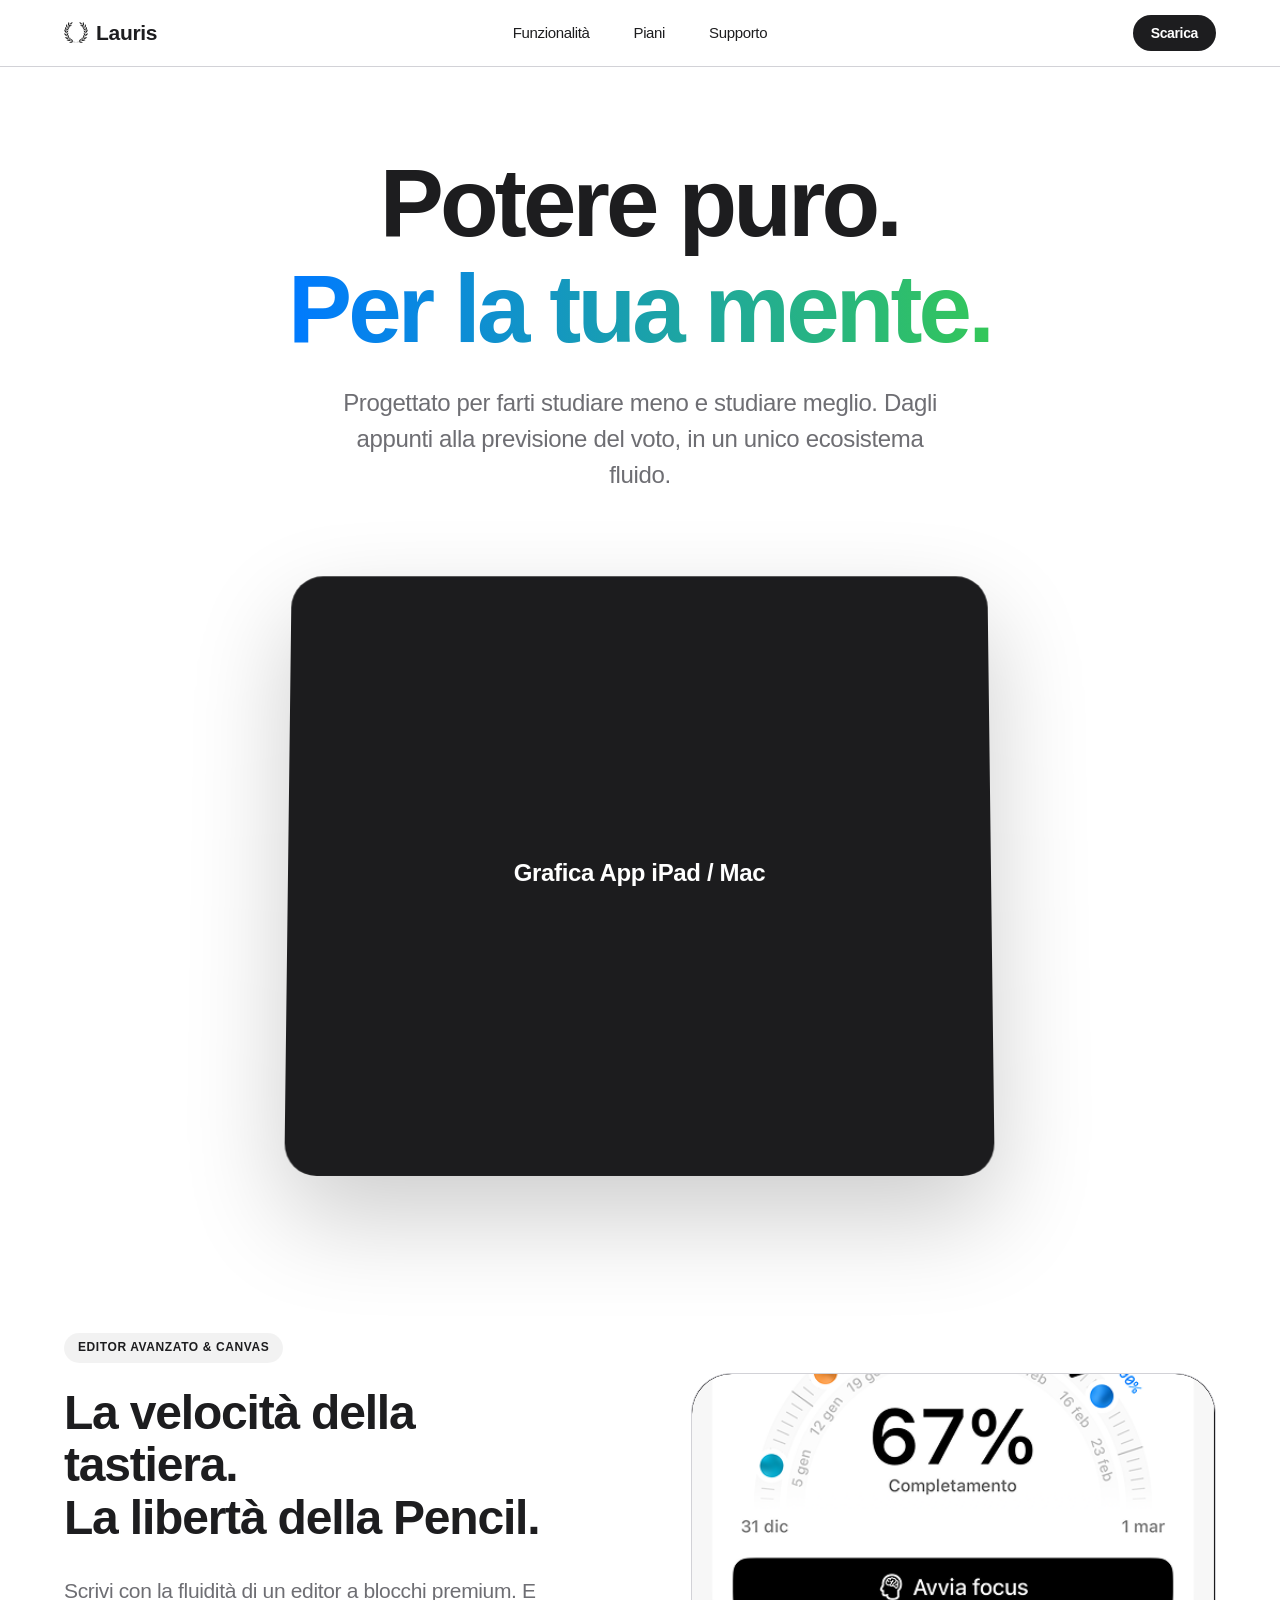
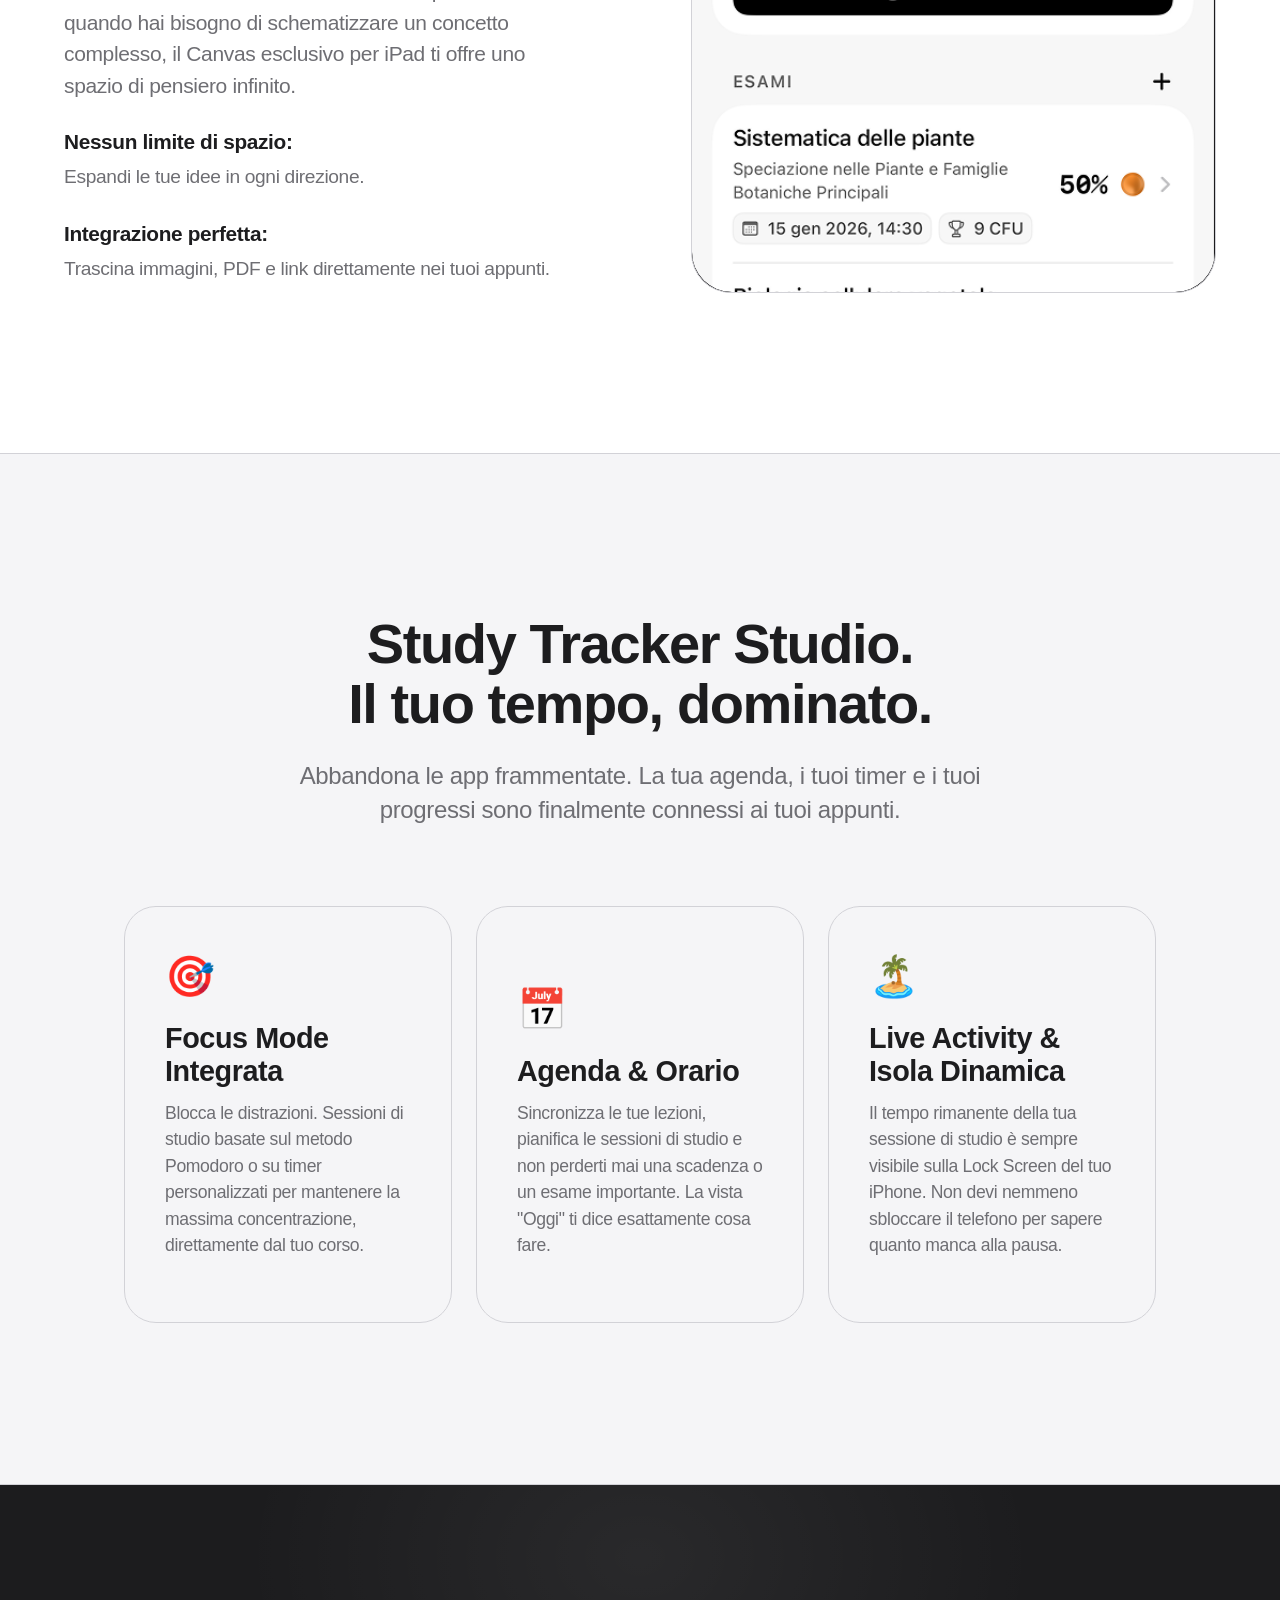
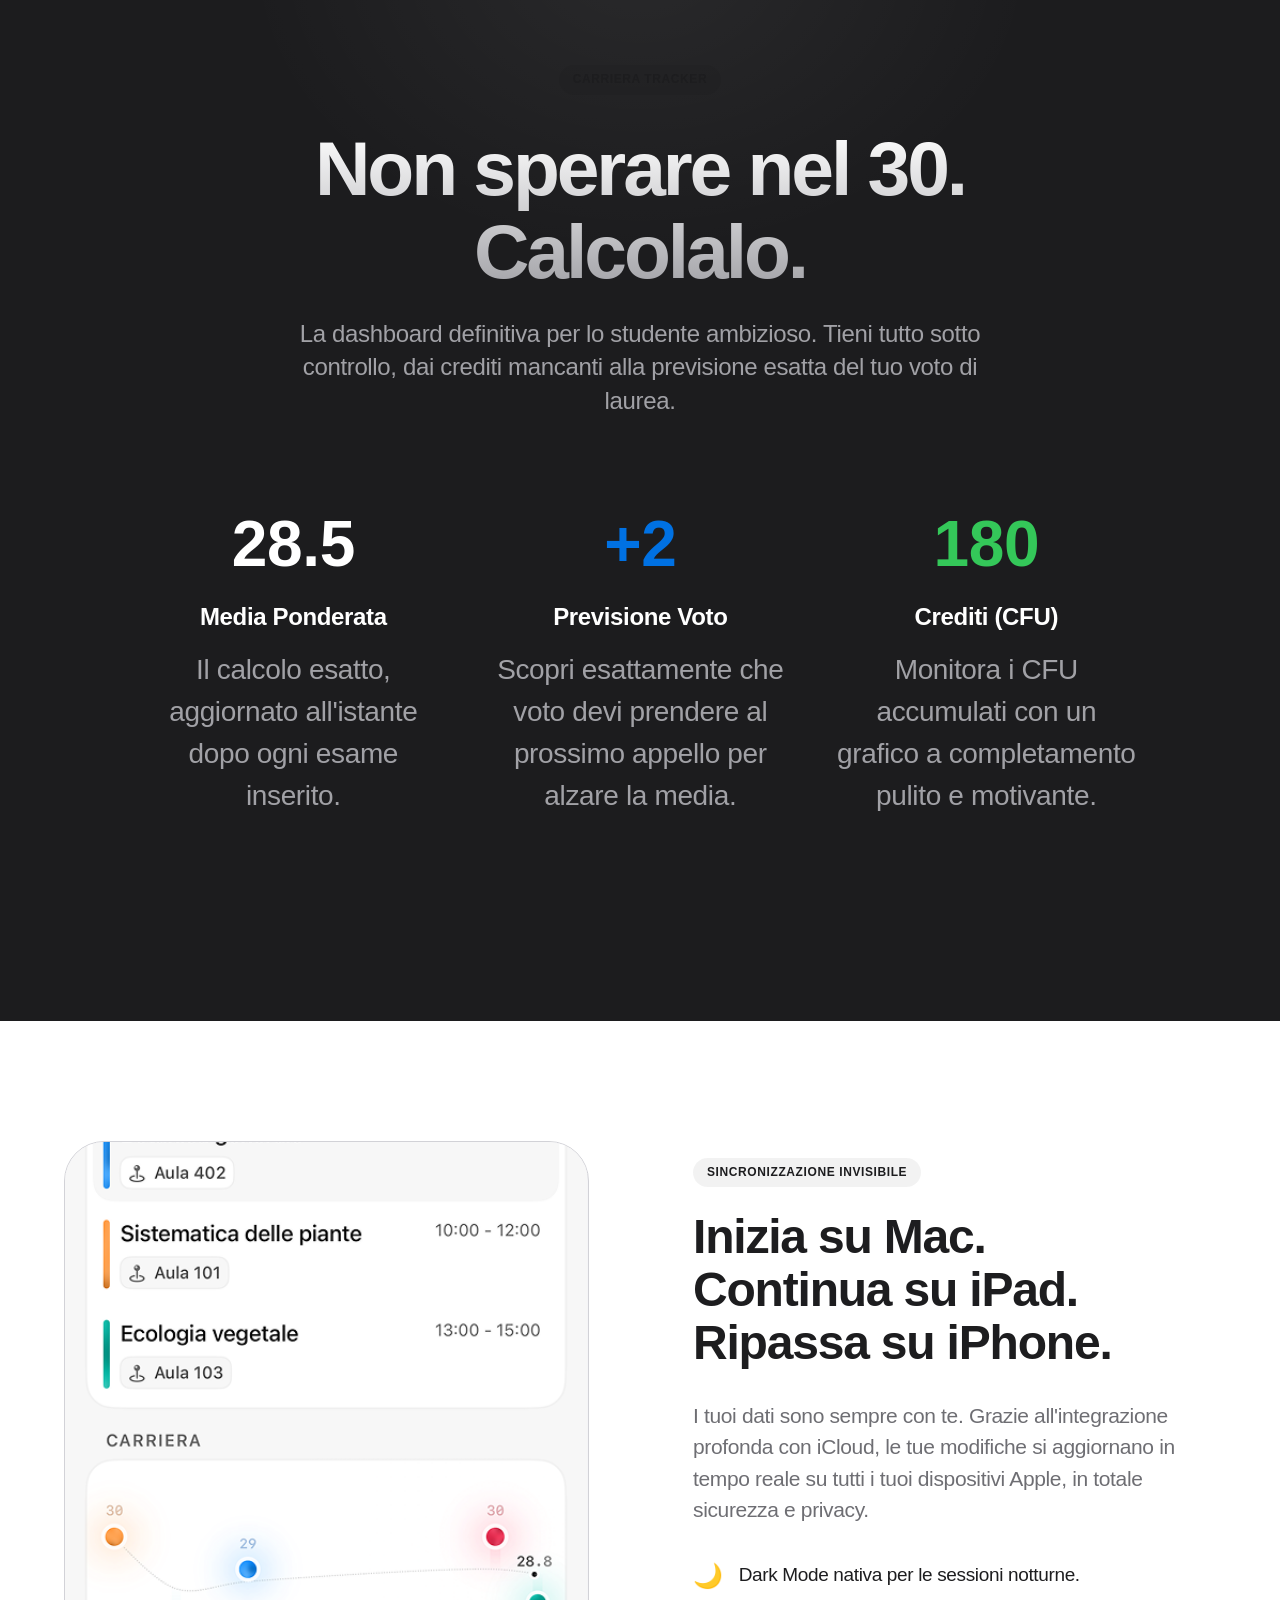
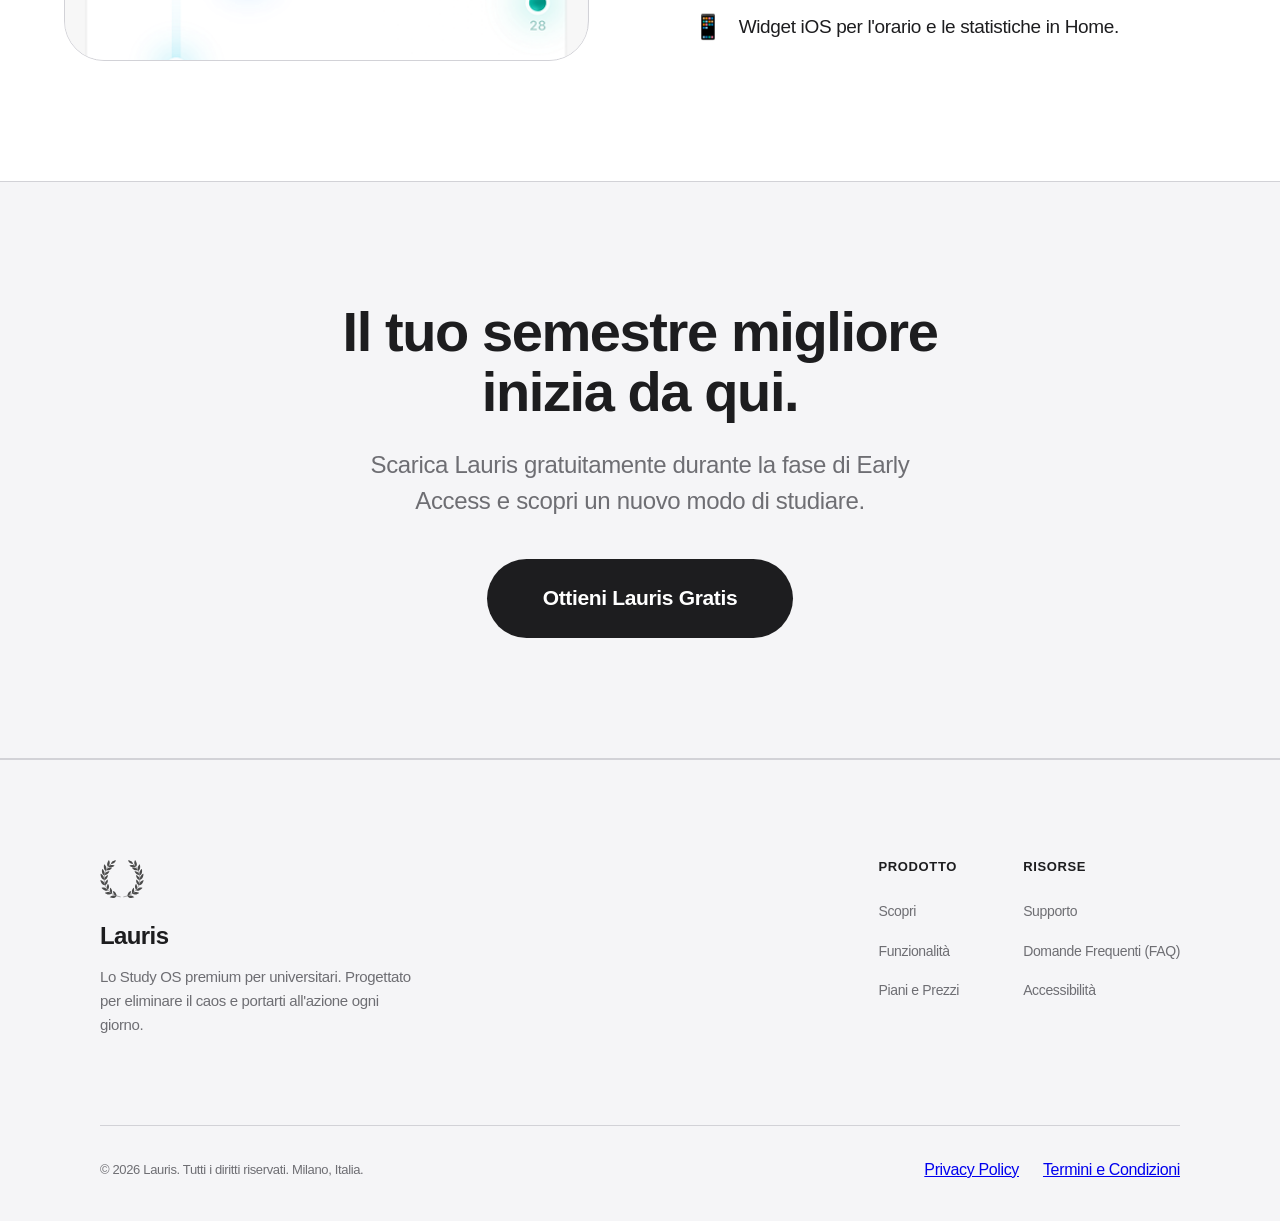
==== features.html @ 9df74485 "New sections" ====
<!DOCTYPE html> 
<html lang="it"> 
<head> 
    <meta charset="UTF-8"> 
    <meta name="viewport" content="width=device-width,initial-scale=1,viewport-fit=cover"> 
    <title>Funzionalità - Lauris</title> 
    <link rel="stylesheet" href="assets/css/style.css">
</head> 
<body> 

    <div id="nav-placeholder"></div>

    <main class="features-page">
        
        <header class="hero text-center" style="padding-bottom: 40px;">
            <div class="container hero-content">
                <!-- <span class="badge reveal">Lauris Pro</span> -->
                <h1 class="hero-title reveal delay-1" style="font-size: clamp(3.5rem, 8vw, 6rem);">Potere puro.<br><span class="text-gradient">Per la tua mente.</span></h1>
                <p class="hero-subtitle reveal delay-2" style="max-width: 600px; margin: 0 auto 40px; font-size: 24px;">Progettato per farti studiare meno e studiare meglio. Dagli appunti alla previsione del voto, in un unico ecosistema fluido.</p>

                <div class="hero-image-wrapper reveal delay-3" style="margin-top: 80px; transform: perspective(1000px) rotateX(2deg);">
                    <div class="mockup-placeholder mockup-ipad" style="height: 600px; background: var(--always-dark-surface); border: none; box-shadow: 0 40px 100px rgba(0,0,0,0.2);">
                        <span style="color: white; font-size: 24px;">Grafica App iPad / Mac</span>
                    </div>
                </div>
            </div>
        </header>

        <section class="section-primary" style="padding: 120px 0;">
            <div class="split-section reveal">
                <div class="split-text">
                    <span class="badge">Editor Avanzato & Canvas</span>
                    <h2 style="font-size: 48px; line-height: 1.1;">La velocità della tastiera.<br>La libertà della Pencil.</h2>
                    <p>Scrivi con la fluidità di un editor a blocchi premium. E quando hai bisogno di schematizzare un concetto complesso, il Canvas esclusivo per iPad ti offre uno spazio di pensiero infinito.</p>
                    <ul class="dynamic-list" style="margin-top: 24px;">
                        <li><strong>Nessun limite di spazio:</strong> Espandi le tue idee in ogni direzione.</li>
                        <li><strong>Integrazione perfetta:</strong> Trascina immagini, PDF e link direttamente nei tuoi appunti.</li>
                    </ul>
                </div>
                <div class="split-visual" style="background: var(--always-dark-surface);">
                    <img src="assets/screenshots/2.png" alt="Editor Appunti" loading="lazy" style="border-radius: 40px;">
                </div>
            </div>
        </section>

        <section class="section-secondary">
            <div class="container">
                <div class="text-center reveal" style="margin-bottom: 80px;">
                    <h2>Study Tracker Studio.<br>Il tuo tempo, dominato.</h2>
                    <p class="lead-text">Abbandona le app frammentate. La tua agenda, i tuoi timer e i tuoi progressi sono finalmente connessi ai tuoi appunti.</p>
                </div>
                
                <div class="bento-grid">
                    <div class="bento-card reveal">
                        <span style="font-size: 40px; margin-bottom: 16px; display: block;">🎯</span>
                        <h3>Focus Mode Integrata</h3>
                        <p>Blocca le distrazioni. Sessioni di studio basate sul metodo Pomodoro o su timer personalizzati per mantenere la massima concentrazione, direttamente dal tuo corso.</p>
                    </div>
                    
                    <div class="bento-card reveal delay-1">
                        <span style="font-size: 40px; margin-bottom: 16px; display: block;">📅</span>
                        <h3>Agenda & Orario</h3>
                        <p>Sincronizza le tue lezioni, pianifica le sessioni di studio e non perderti mai una scadenza o un esame importante. La vista "Oggi" ti dice esattamente cosa fare.</p>
                    </div>

                    <div class="bento-card reveal delay-2">
                        <span style="font-size: 40px; margin-bottom: 16px; display: block;">🏝️</span>
                        <h3>Live Activity & Isola Dinamica</h3>
                        <p>Il tempo rimanente della tua sessione di studio è sempre visibile sulla Lock Screen del tuo iPhone. Non devi nemmeno sbloccare il telefono per sapere quanto manca alla pausa.</p>
                    </div>
                </div>
            </div>
        </section>

        <section class="section-dark manifesto">
            <div class="container">
                <div class="text-center reveal">
                    <span class="badge" style="margin-bottom: 32px;">Carriera Tracker</span>
                    <h2 style="font-size: clamp(3rem, 6vw, 5rem); margin-bottom: 24px;">Non sperare nel 30.<br>Calcolalo.</h2>
                    <p style="font-size: 24px; color: var(--always-light-text-sec); max-width: 700px; margin: 0 auto 80px;">La dashboard definitiva per lo studente ambizioso. Tieni tutto sotto controllo, dai crediti mancanti alla previsione esatta del tuo voto di laurea.</p>
                </div>

                <div class="career-stats-grid">
                    <div class="stat-item reveal delay-1">
                        <div style="font-size: 64px; font-weight: 700; color: #fff; margin-bottom: 8px;">28.5</div>
                        <h4 style="color: var(--always-light-text);">Media Ponderata</h4>
                        <p>Il calcolo esatto, aggiornato all'istante dopo ogni esame inserito.</p>
                    </div>
                    <div class="stat-item reveal delay-2">
                        <div style="font-size: 64px; font-weight: 700; color: var(--color-accent); margin-bottom: 8px;">+2</div>
                        <h4 style="color: var(--always-light-text);">Previsione Voto</h4>
                        <p>Scopri esattamente che voto devi prendere al prossimo appello per alzare la media.</p>
                    </div>
                    <div class="stat-item reveal delay-3">
                        <div style="font-size: 64px; font-weight: 700; color: #34C759; margin-bottom: 8px;">180</div>
                        <h4 style="color: var(--always-light-text);">Crediti (CFU)</h4>
                        <p>Monitora i CFU accumulati con un grafico a completamento pulito e motivante.</p>
                    </div>
                </div>
            </div>
        </section>

        <section class="section-primary" style="padding: 120px 0;">
            <div class="split-section reverse reveal">
                <div class="split-text">
                    <span class="badge">Sincronizzazione Invisibile</span>
                    <h2 style="font-size: 48px; line-height: 1.1;">Inizia su Mac.<br>Continua su iPad.<br>Ripassa su iPhone.</h2>
                    <p>I tuoi dati sono sempre con te. Grazie all'integrazione profonda con iCloud, le tue modifiche si aggiornano in tempo reale su tutti i tuoi dispositivi Apple, in totale sicurezza e privacy.</p>
                    
                    <div style="margin-top: 32px;">
                        <div style="display: flex; align-items: center; gap: 16px; margin-bottom: 16px;">
                            <span style="font-size: 24px;">🌙</span>
                            <span style="font-size: 19px; font-weight: 500;">Dark Mode nativa per le sessioni notturne.</span>
                        </div>
                        <div style="display: flex; align-items: center; gap: 16px;">
                            <span style="font-size: 24px;">📱</span>
                            <span style="font-size: 19px; font-weight: 500;">Widget iOS per l'orario e le statistiche in Home.</span>
                        </div>
                    </div>
                </div>
                <div class="split-visual">
                    <img src="assets/screenshots/4.png" alt="App su iPhone" loading="lazy">
                </div>
            </div>
        </section>

        <section class="section-secondary text-center" style="padding: 120px 20px;">
            <div class="container reveal">
                <h2 style="font-size: 56px; margin-bottom: 24px;">Il tuo semestre migliore<br>inizia da qui.</h2>
                <p style="font-size: 24px; max-width: 600px; margin: 0 auto 40px;">Scarica Lauris gratuitamente durante la fase di Early Access e scopri un nuovo modo di studiare.</p>
                <a href="https://apps.apple.com/us/app/lauris/id6759625379" target="_blank" class="btn-primary" style="padding: 24px 56px; font-size: 21px;">Ottieni Lauris Gratis</a>
            </div>
        </section>

    </main>

    <div id="footer-placeholder"></div>

    <script src="assets/js/components.js"></script>
    <script src="assets/js/main.js"></script>
</body> 
</html>
---- assets/css/style.css ----
:root { 
    /* Colori Semantici di Sistema - LIGHT MODE */
    --bg-primary: #ffffff; 
    --bg-secondary: #f5f5f7; 
    
    --color-text: #1d1d1f; 
    --color-text-secondary: #6e6e73; /* A11Y FIX: Scurito per contrasto AA */
    --color-border: #d2d2d7; 
    --color-accent: #0071e3; 
    --focus-ring: rgba(0, 113, 227, 0.5);
    
    --nav-bg: rgba(255, 255, 255, 0.85); 
    --nav-hover: rgba(0, 0, 0, 0.05); 
    
    /* Colori Assoluti (Per le sezioni "Pro") */
    --always-dark-surface: #1c1c1e;
    --always-light-text: #ffffff;
    --always-light-text-sec: #a1a1a6;
    
    --sf-pro: -apple-system, BlinkMacSystemFont, 'SF Pro Display', 'SF Pro Text', 'Segoe UI', Roboto, Helvetica, Arial, sans-serif; 
} 

@media (prefers-color-scheme: dark) { 
    :root { 
        /* Colori Semantici di Sistema - DARK MODE */
        --bg-primary: #000000; 
        --bg-secondary: #1c1c1e; 
        
        --color-text: #f5f5f7; 
        --color-text-secondary: #a1a1a6; 
        --color-border: #38383a; 
        --color-accent: #2997ff; 
        --focus-ring: rgba(41, 151, 255, 0.5);
        
        --nav-bg: rgba(28, 28, 30, 0.85); 
        --nav-hover: rgba(255, 255, 255, 0.1); 
    } 
    /* Inversione Logo e Icona in Dark Mode */
    .brand img, .adaptive-icon { filter: invert(1) hue-rotate(180deg); }
    
    .os-card, .plan-card, .split-visual { box-shadow: none !important; }
    .faq-card { background: #2c2c2e !important; border-color: #38383a !important; }
    .plan-safeguard-icon { box-shadow: none !important; border-color: var(--color-border) !important; }
}

* { margin:0; padding:0; box-sizing:border-box; } 
body { font-family: var(--sf-pro); background: var(--bg-primary); color: var(--color-text); line-height: 1.47059; font-weight: 400; letter-spacing: -0.022em; -webkit-font-smoothing: antialiased; overflow-x: hidden; } 
html { scroll-behavior: smooth; }

/* ACCESSIBILITÀ - FOCUS RINGS */
:focus:not(:focus-visible) { outline: none; }
:focus-visible { outline: 3px solid var(--color-accent); outline-offset: 2px; border-radius: 8px; box-shadow: 0 0 0 4px var(--focus-ring); }
nav a.nav-link:focus-visible, nav span.nav-link:focus-visible, .btn-primary:focus-visible, .btn-secondary:focus-visible, .btn-nav-download:focus-visible { border-radius: 980px; }
.btn-close:focus-visible, .btn-reader:focus-visible { border-radius: 50%; }

/* ANIMAZIONI SCROLL */
.reveal { opacity: 0; transform: translateY(40px); transition: opacity 0.8s cubic-bezier(0.16, 1, 0.3, 1), transform 0.8s cubic-bezier(0.16, 1, 0.3, 1); will-change: opacity, transform; }
.reveal.active { opacity: 1; transform: translateY(0); }
.delay-1 { transition-delay: 0.1s; }
.delay-2 { transition-delay: 0.2s; }
.delay-3 { transition-delay: 0.3s; }

/* REGOLE DI SPACING GLOBALI */
.section-primary { background: var(--bg-primary); padding: 160px 0; }
.section-secondary { background: var(--bg-secondary); padding: 160px 0; border-top: 1px solid var(--color-border); border-bottom: 1px solid var(--color-border); }

/* TIPOGRAFIA E GERARCHIA */
h2 { font-size: 56px; font-weight: 700; letter-spacing: -0.025em; line-height: 1.08; margin-bottom: 24px; color: var(--color-text); }
h3 { font-size: 32px; font-weight: 600; letter-spacing: -0.015em; margin-bottom: 16px; line-height: 1.15; color: var(--color-text); }
p { font-size: 21px; line-height: 1.5; color: var(--color-text-secondary); margin-bottom: 24px; }
.lead-text { font-size: 24px; max-width: 720px; margin: 0 auto 64px auto; color: var(--color-text-secondary); line-height: 1.4; font-weight: 500; text-align: center; letter-spacing: -0.015em; } 

.badge { display: inline-block; padding: 6px 14px; background: rgba(0,0,0,0.05); color: var(--color-text); font-size: 12px; font-weight: 700; text-transform: uppercase; letter-spacing: 0.05em; border-radius: 980px; margin-bottom: 24px; }
@media (prefers-color-scheme: dark) { .badge { background: rgba(255,255,255,0.1); } }

/* NAVIGAZIONE */
nav { position: fixed; top: 0; width: 100%; background: var(--nav-bg); backdrop-filter: saturate(180%) blur(20px); -webkit-backdrop-filter: saturate(180%) blur(20px); border-bottom: 1px solid var(--color-border); z-index: 100; transition: all 0.3s cubic-bezier(0.16, 1, 0.3, 1); } 
nav .container { max-width: 1200px; margin: 0 auto; padding: 14px 24px; display: grid; grid-template-columns: 1fr auto 1fr; align-items: center; } 
.brand { display: flex; align-items: center; gap: 8px; text-decoration: none; color: var(--color-text); cursor: pointer; justify-self: start;} 
.brand h1 { font-size: 21px; font-weight: 600; letter-spacing: -0.015em; margin: 0; } 
nav .links { display: flex; gap: 8px; justify-self: center; } 
nav a.nav-link, nav span.nav-link { color: var(--color-text); text-decoration: none; font-size: 15px; font-weight: 500; padding: 8px 18px; border-radius: 980px; transition: background 0.2s, color 0.2s; cursor: pointer; } 
nav a.nav-link:hover, nav span.nav-link:hover { background: var(--nav-hover); color: var(--color-text); } 
.nav-actions { justify-self: end; }

/* BOTTONI CON MICRO-INTERAZIONI */
.btn-nav-download { background: var(--color-text); color: var(--bg-primary); font-size: 14px; font-weight: 600; padding: 8px 18px; border-radius: 980px; text-decoration: none; transition: transform 0.2s cubic-bezier(0.16, 1, 0.3, 1), opacity 0.2s; display: inline-block; }
.btn-nav-download:hover { transform: scale(1.03); opacity: 0.95; }
.btn-nav-download:active { transform: scale(0.97); }

.btn-primary { display: inline-flex; align-items: center; justify-content: center; background: var(--color-text); color: var(--bg-primary); font-size: 19px; font-weight: 600; padding: 20px 48px; border-radius: 980px; text-decoration: none; transition: transform 0.3s cubic-bezier(0.16, 1, 0.3, 1), box-shadow 0.3s; cursor: pointer; border: none; text-align: center; } 
.btn-primary:hover { transform: scale(1.02); box-shadow: 0 10px 20px rgba(0,0,0,0.1); } 
.btn-primary:active { transform: scale(0.98); }

.btn-secondary { display: inline-block; background: transparent; color: var(--color-text); font-size: 17px; font-weight: 600; padding: 14px 32px; border-radius: 980px; text-decoration: none; border: 1px solid var(--color-border); cursor: pointer; transition: background 0.2s, border-color 0.2s, transform 0.2s; text-align: center;}
.btn-secondary:hover { background: var(--nav-hover); border-color: var(--color-text-secondary); }
.btn-secondary:active { transform: scale(0.97); }

.container { max-width: 1080px; margin: 0 auto; padding: 0 24px; } 
.text-center { text-align: center; }

/* HERO SECTION */ 
.hero { text-align: center; padding-top: 150px; padding-bottom: 80px; background: var(--bg-primary); display: flex; flex-direction: column; align-items: center; } 
.hero-content { max-width: 85%; padding: 0 20px; } 
.hero h2 { font-size: 80px; font-weight: 700; letter-spacing: -0.04em; margin-bottom: 24px; line-height: 1.05; } 
.hero p { font-size: 28px; font-weight: 500; margin-bottom: 48px; letter-spacing: -0.015em; max-width: 760px; margin-left: auto; margin-right: auto; } 
.price-badge { display: inline-block; background: var(--bg-secondary); color: var(--color-accent); padding: 8px 16px; border-radius: 12px; font-size: 14px; font-weight: 700; margin-bottom: 32px; text-transform: uppercase; letter-spacing: 0.03em; border: 1px solid var(--color-border); }

/* CAROSELLO */
.screenshots-scroller { display: flex; gap: 32px; overflow-x: auto; padding: 40px 5vw 100px; scroll-snap-type: x mandatory; scrollbar-width: none; -webkit-overflow-scrolling: touch; }
.screenshots-scroller::-webkit-scrollbar { display: none; }
.screenshot-item { flex: 0 0 300px; border-radius: 44px; border: 10px solid var(--always-dark-surface); scroll-snap-align: center; box-shadow: 0 30px 60px rgba(0,0,0,0.15); background: #000; overflow: hidden; transition: transform 0.4s cubic-bezier(0.16, 1, 0.3, 1); }
.screenshot-item:hover { transform: translateY(-8px); }
.screenshot-item img { width: 100%; height: auto; display: block; }

/* OS GRID */
.os-grid { display: grid; grid-template-columns: repeat(12, 1fr); gap: 24px; max-width: 1200px; margin: 0 auto; padding: 0 24px; } 
.os-card { background: var(--bg-primary); border-radius: 40px; display: flex; flex-direction: column; overflow: hidden; position: relative; box-shadow: 0 20px 40px rgba(0,0,0,0.03); border: 1px solid var(--color-border); transition: transform 0.4s cubic-bezier(0.16, 1, 0.3, 1), box-shadow 0.4s; } 
.os-card:hover { transform: translateY(-6px); box-shadow: 0 30px 60px rgba(0,0,0,0.08); }
.os-card.span-12 { grid-column: span 12; }
.os-card.span-7 { grid-column: span 7; }
.os-card.span-6 { grid-column: span 6; }
.os-card.span-5 { grid-column: span 5; }

.os-card.tall { min-height: 640px; padding-top: 64px; align-items: center; text-align: center; }
.os-card.short { min-height: 380px; padding: 48px; justify-content: center; text-align: left; }
.os-card.hero-card { min-height: 480px; padding: 80px 40px; justify-content: center; text-align: center; }

.os-card.dark { background: var(--always-dark-surface); border-color: transparent; }
.os-card.dark h3 { color: var(--always-light-text); }
.os-card.dark p { color: var(--always-light-text-sec); }
.os-card.dark .badge { background: rgba(255,255,255,0.15); color: var(--always-light-text); border: none; }
@media (prefers-color-scheme: dark) {
    .os-card.dark { border-color: var(--color-border); } 
}

.os-card-content { max-width: 540px; margin: 0 auto; z-index: 2; width: 100%; }
.os-card.tall .os-card-content { margin-bottom: 48px; display: flex; flex-direction: column; align-items: center; }
.os-card.span-12 h3 { font-size: 48px; }
.os-card p { font-size: 21px; margin: 0; line-height: 1.4; max-width: 480px; opacity: 0.9; }

.bento-visual { flex-grow: 1; width: 100%; display: flex; align-items: flex-end; justify-content: center; position: relative; margin-top: auto; }
.bento-visual img { width: 100%; height: 100%; border-radius: 20px 20px 0 0; object-fit: cover; object-position: top; display: block; }

/* MANIFESTO MIGLIORATO (Apple Cinematic Style) */
.section-dark { background: var(--always-dark-surface); padding: 180px 0; text-align: center; position: relative; overflow: hidden;}
.section-dark::before { content: ''; position: absolute; top: -20%; left: 50%; transform: translateX(-50%); width: 800px; height: 600px; background: radial-gradient(ellipse at center, rgba(255,255,255,0.06) 0%, transparent 70%); pointer-events: none; }
.manifesto-content { max-width: 860px; margin: 0 auto; padding: 0 24px; position: relative; z-index: 2;}
.manifesto h2 { font-size: 72px; letter-spacing: -0.04em; margin-bottom: 40px; background: linear-gradient(180deg, #ffffff 0%, #a1a1a6 100%); -webkit-background-clip: text; -webkit-text-fill-color: transparent; }
.manifesto p { font-size: 28px; line-height: 1.4; font-weight: 500; color: var(--always-light-text-sec); margin-bottom: 24px;}
.manifesto-quote { font-size: 36px; font-weight: 600; letter-spacing: -0.02em; color: var(--always-light-text); margin-top: 80px; }

/* SPLIT SECTIONS */
.split-section { display: flex; align-items: center; gap: 80px; max-width: 1200px; margin: 0 auto; padding: 0 24px; }
.split-section.reverse { flex-direction: row-reverse; }
.split-text { flex: 1; padding-right: 24px; }
.split-section.reverse .split-text { padding-right: 0; padding-left: 24px; }
.split-visual { flex: 1; height: 520px; border-radius: 40px; display: flex; align-items: center; justify-content: center; overflow: hidden; background: var(--bg-secondary); border: 1px solid var(--color-border); }
.split-visual img { width: 100%; height: 100%; object-fit: cover; transition: transform 0.5s cubic-bezier(0.16, 1, 0.3, 1); }
.split-visual:hover img { transform: scale(1.05); }

/* SEZIONE PIANI */
.plan-card { max-width: 980px; margin: 0 auto; background: var(--bg-primary); border-radius: 40px; padding: 80px 64px; text-align: left; position: relative; overflow: hidden; border: 1px solid var(--color-border); box-shadow: 0 30px 60px rgba(0,0,0,0.05); }
.plan-features-grid { display: grid; grid-template-columns: repeat(auto-fit, minmax(320px, 1fr)); gap: 32px; margin-bottom: 56px; max-width: 780px; margin-left: auto; margin-right: auto; }
.plan-card ul { list-style: none; padding: 0; margin: 0; }
.plan-card li { display: flex; align-items: flex-start; gap: 16px; margin-bottom: 20px; font-size: 19px; line-height: 1.4; font-weight: 500; color: var(--color-text);}
.plan-card li span.check { color: var(--color-accent); font-weight: 700; font-size: 20px; }

.plan-safeguard { display: flex; align-items: flex-start; gap: 24px; background: var(--bg-secondary); padding: 40px; border-radius: 32px; text-align: left; border: 1px solid var(--color-border); }
.plan-safeguard-icon { width: 64px; height: 64px; background: var(--bg-primary); border-radius: 50%; display: flex; align-items: center; justify-content: center; flex-shrink: 0; box-shadow: 0 10px 20px rgba(0,0,0,0.06); color: var(--color-text); border: 1px solid rgba(0,0,0,0.05); }
.plan-safeguard-text h3 { font-size: 21px; font-weight: 600; margin-bottom: 8px; color: var(--color-text); } /* A11Y FIX: h4 -> h3 */
.plan-safeguard-text p { font-size: 17px; margin: 0; color: var(--color-text-secondary); line-height: 1.5; }

/* SEZIONE DOWNLOAD */
#download { padding: 80px 24px; }
.download-wrapper { background: linear-gradient(145deg, var(--always-dark-surface) 0%, #000000 100%); border-radius: 48px; padding: 100px 40px; text-align: center; max-width: 1080px; margin: 0 auto; position: relative; overflow: hidden; box-shadow: 0 40px 80px rgba(0,0,0,0.2); border: 1px solid rgba(255,255,255,0.1); }
.download-wrapper::before { content: ''; position: absolute; top: -50%; left: 50%; width: 800px; height: 800px; transform: translateX(-50%); background: radial-gradient(circle, rgba(0, 113, 227, 0.15) 0%, transparent 60%); pointer-events: none; }
.download-wrapper h2 { color: var(--always-light-text); font-size: 64px; margin-bottom: 20px; }
.download-wrapper p { color: var(--always-light-text-sec); font-size: 24px; margin-bottom: 48px; max-width: 600px; margin-left: auto; margin-right: auto; }

.app-icon-mockup { width: 100px; height: 100px; padding: 10px; border-radius: 24px; background: var(--bg-primary); margin: 0 auto 32px; display: flex; align-items: center; justify-content: center; box-shadow: 0 20px 40px rgba(0,0,0,0.3); border: 1px solid rgba(255,255,255,0.2); overflow: hidden; position: relative; z-index: 2;}
.app-icon-mockup img { width: 100%; height: 100%; object-fit: contain; transition: filter 0.3s ease; }

.download-action-station { display: inline-flex; align-items: center; gap: 32px; background: rgba(255,255,255,0.05); padding: 16px 24px 16px 16px; border-radius: 32px; border: 1px solid rgba(255,255,255,0.1); backdrop-filter: blur(20px); -webkit-backdrop-filter: blur(20px); position: relative; z-index: 2;}
.qr-container { width: 100px; height: 100px; background: #ffffff !important; padding: 12px; border-radius: 20px; box-shadow: 0 10px 20px rgba(0,0,0,0.2); margin: 0; } 
.qr-container img { width: 100%; height: 100%; }
.download-action-text { text-align: left; display: flex; flex-direction: column; gap: 12px; }
.download-action-text span { font-size: 14px; font-weight: 600; color: var(--always-light-text-sec); text-transform: uppercase; letter-spacing: 0.05em; }

/* FAQ PREVIEW */
.faq-preview-section { max-width: 1080px; margin: 160px auto 0; padding: 0 24px; }
.faq-grid { display: grid; grid-template-columns: repeat(auto-fit, minmax(320px, 1fr)); gap: 24px; margin-bottom: 56px; }
.faq-card { background: var(--bg-primary); padding: 40px; border-radius: 32px; text-align: left; border: 1px solid var(--color-border); box-shadow: 0 10px 30px rgba(0,0,0,0.02); transition: transform 0.3s cubic-bezier(0.16, 1, 0.3, 1); }
.faq-card:hover { transform: translateY(-4px); }
.faq-card h3 { font-size: 21px; font-weight: 600; margin-bottom: 16px; line-height: 1.3; color: var(--color-text); } /* A11Y FIX: h4 -> h3 */
.faq-card p { font-size: 17px; margin-bottom: 0; color: var(--color-text-secondary); line-height: 1.5; }

/* FOOTER */
footer { padding: 100px 24px 40px; background: var(--bg-secondary); border-top: 1px solid var(--color-border); }
.footer-container { max-width: 1080px; margin: 0 auto; }
.footer-top { display: flex; justify-content: space-between; align-items: flex-start; flex-wrap: wrap; gap: 64px; border-bottom: 1px solid var(--color-border); padding-bottom: 64px; margin-bottom: 32px; }
.footer-brand { flex: 1; min-width: 300px; }
.footer-brand h2 { font-size: 24px; margin-bottom: 16px; font-weight: 600; }
.footer-brand p { font-size: 15px; color: var(--color-text-secondary); max-width: 320px; line-height: 1.6;}
.footer-links-wrapper { display: flex; gap: 64px; flex-wrap: wrap; }
.footer-col h3 { font-size: 13px; font-weight: 600; color: var(--color-text); margin-bottom: 24px; text-transform: uppercase; letter-spacing: 0.05em; } /* A11Y FIX: h4 -> h3 */
.footer-col ul { list-style: none; padding: 0; }
.footer-col ul li { margin-bottom: 16px; }
.footer-col ul li span, .footer-col ul li a { font-size: 14px; color: var(--color-text-secondary); cursor: pointer; transition: color 0.2s; font-weight: 500; text-decoration: none; }
.footer-col ul li span:hover, .footer-col ul li a:hover { color: var(--color-text); }
.footer-bottom { display: flex; justify-content: space-between; align-items: center; flex-wrap: wrap; gap: 24px; }
.footer-bottom p { font-size: 13px; color: var(--color-text-secondary); margin: 0; }
.footer-legal-links { display: flex; gap: 24px; }
.footer-legal-links span { font-size: 13px; color: var(--color-text-secondary); cursor: pointer; text-decoration: none; transition: color 0.2s; }
.footer-legal-links span:hover { color: var(--color-text); }

/* MODALE DINAMICO A11Y */
.modal-overlay { position: fixed; top: 0; left: 0; width: 100vw; height: 100vh; background: var(--bg-primary); z-index: 1000; overflow-y: auto; opacity: 0; pointer-events: none; transition: opacity 0.3s ease, background-color 0.4s ease, color 0.4s ease; }
.modal-overlay.active { opacity: 1; pointer-events: auto; }

/* MODAL HEADER DINAMICO */
.modal-header { position: sticky; top: 0; display: flex; justify-content: space-between; align-items: center; padding: 20px 24px; background: var(--nav-bg); backdrop-filter: saturate(180%) blur(20px); -webkit-backdrop-filter: saturate(180%) blur(20px); z-index: 10; border-bottom: 1px solid var(--color-border); transition: background-color 0.4s ease, border-color 0.4s ease;} 
.modal-compact-title { font-size: 17px; font-weight: 600; color: var(--color-text); opacity: 0; transform: translateY(8px); transition: all 0.3s cubic-bezier(0.16, 1, 0.3, 1), color 0.4s ease; flex: 1; text-align: center; pointer-events: none; }
.modal-compact-title.visible { opacity: 1; transform: translateY(0); }

/* Pulsanti Modale (Chiudi & Modalità Lettura) */
.btn-close, .btn-reader { width: 44px; height: 44px; background: var(--bg-secondary); border: none; border-radius: 50%; display: flex; align-items: center; justify-content: center; font-size: 32px; font-weight: 300; color: var(--color-text-secondary); cursor: pointer; transition: all 0.2s; flex-shrink: 0;} 
.btn-close { padding-bottom: 4px; }
.btn-close:hover, .btn-reader:hover { background: var(--color-border); color: var(--color-text); transform: scale(1.05); } 
.btn-reader.active { background: var(--color-text); color: var(--bg-primary); transform: scale(0.95); }

.modal-content { max-width: 800px; margin: 0 auto; padding: 48px 24px 120px; width: 100%; transition: max-width 0.4s ease; } 
.modal-content h2 { font-size: 48px; font-weight: 700; text-align: left; margin-bottom: 16px; color: var(--color-text); transition: opacity 0.2s, color 0.4s ease; } 
.modal-desc { font-size: 24px; color: var(--color-text-secondary); margin-bottom: 56px; line-height: 1.4; transition: color 0.4s ease; }

/* Stili Dinamici JSON nel Modale */
.dynamic-body { transition: color 0.4s ease; }
.dynamic-body h3 { font-size: 24px; margin: 48px 0 16px; color: var(--color-text); font-weight: 600; transition: color 0.4s ease; }
.dynamic-body p { font-size: 19px; line-height: 1.5; margin-bottom: 24px; color: var(--color-text-secondary); transition: font-size 0.4s ease, color 0.4s ease; }
.dynamic-quote { margin: 48px 0; padding: 32px 40px; border-left: 4px solid var(--color-accent); background: var(--bg-secondary); border-radius: 16px; transition: background-color 0.4s ease; }
.dynamic-quote p { font-size: 24px; font-style: italic; margin-bottom: 16px; color: var(--color-text); }
.dynamic-quote span { font-size: 17px; font-weight: 600; color: var(--color-text-secondary); }
.dynamic-list { list-style: none; margin: 32px 0 48px; padding: 0; }
.dynamic-list li { margin-bottom: 24px; font-size: 19px; line-height: 1.5; color: var(--color-text-secondary); transition: font-size 0.4s ease, color 0.4s ease; }
.dynamic-list strong { color: var(--color-text); display: block; margin-bottom: 4px; font-size: 21px; transition: font-size 0.4s ease, color 0.4s ease;}

/* Accordion Nativi FAQ */
details { margin-bottom: 16px; background: var(--bg-secondary); border-radius: 24px; overflow: hidden; transition: background-color 0.4s ease; }
summary { padding: 24px 32px; font-size: 21px; font-weight: 600; color: var(--color-text); cursor: pointer; list-style: none; outline: none; line-height: 1.3; display: flex; justify-content: space-between; align-items: center; transition: color 0.4s ease; }
summary:focus-visible { outline: 3px solid var(--color-accent); border-radius: 24px; }
summary::-webkit-details-marker { display: none; }
summary::after { content: '+'; font-size: 28px; font-weight: 300; color: var(--color-text-secondary); transition: color 0.4s ease; }
details[open] summary { border-bottom: 1px solid var(--color-border); }
details[open] summary::after { content: '−'; }
details .details-content { padding: 32px; }
details .details-content p { font-size: 19px; margin: 0; color: var(--color-text-secondary); }

/* =========================================
   READER MODE (Modalità Lettura)
   ========================================= */
.modal-overlay.reader-mode-active {
    --bg-primary: #fbf8f1; /* Effetto Carta Sepia */
    --bg-secondary: #f0ebe1;
    --color-text: #332b27;
    --color-text-secondary: #5c534e;
    --color-border: #e6ded5;
    --nav-bg: rgba(251, 248, 241, 0.9); 
}
@media (prefers-color-scheme: dark) {
    .modal-overlay.reader-mode-active {
        --bg-primary: #121212; /* Deep true dark */
        --bg-secondary: #1e1e1e;
        --color-text: #e0e0e0;
        --color-text-secondary: #a0a0a0;
        --color-border: #2c2c2c;
        --nav-bg: rgba(18, 18, 18, 0.9);
    }
}
.modal-overlay.reader-mode-active .modal-content {
    max-width: 700px; /* Layout più stretto, perfetto per la lettura */
}
/* Applica il font Serif solo al corpo del testo per un look editoriale */
.modal-overlay.reader-mode-active .dynamic-body p,
.modal-overlay.reader-mode-active .dynamic-list li,
.modal-overlay.reader-mode-active details .details-content p {
    font-family: ui-serif, Georgia, Cambria, "Times New Roman", Times, serif;
    font-size: 22px; /* Ingrandisce per comodità visiva */
    line-height: 1.65;
}
.modal-overlay.reader-mode-active .dynamic-quote p {
    font-family: ui-serif, Georgia, Cambria, "Times New Roman", Times, serif;
    font-size: 26px;
}

.spinner-container { display: flex; justify-content: center; align-items: center; padding: 80px 0; }
.spinner { width: 32px; height: 32px; border: 3px solid var(--color-border); border-top-color: var(--color-accent); border-radius: 50%; animation: spin 1s linear infinite; }
@keyframes spin { 100% { transform: rotate(360deg); } }


/* =======================================
   FEATURES PAGE STYLES (Apple Style)
======================================= */

.text-center { text-align: center; }
.text-gradient {
    background: linear-gradient(90deg, #007AFF, #34C759);
    -webkit-background-clip: text;
    -webkit-text-fill-color: transparent;
}

/* Typography & Spacing */
.features-hero {
    padding: 160px 20px 80px;
    max-width: 800px;
    margin: 0 auto;
}

.hero-title {
    font-size: clamp(3rem, 6vw, 5rem);
    font-weight: 700;
    line-height: 1.1;
    letter-spacing: -0.04em;
    margin-bottom: 24px;
}

.hero-subtitle {
    font-size: clamp(1.2rem, 2vw, 1.5rem);
    color: var(--color-text-secondary); /* Aggiunta variabile */
    font-weight: 400;
}

.feature-section {
    padding: 100px 20px;
}

.section-title {
    font-size: clamp(2.5rem, 4vw, 3.5rem);
    font-weight: 700;
    letter-spacing: -0.03em;
    margin-bottom: 60px;
}

/* Mockups placeholders - CORRETTO PER DARK MODE */
.mockup-placeholder {
    background: var(--bg-secondary);
    border: 1px solid var(--color-border);
    border-radius: 32px;
    display: flex;
    align-items: center;
    justify-content: center;
    color: var(--color-text-secondary);
    font-weight: 600;
    margin-top: 40px;
    box-shadow: 0 20px 40px rgba(0,0,0,0.05);
}
.mockup-ipad { width: 100%; max-width: 900px; height: 500px; margin: 40px auto 0; }
.mockup-iphone { width: 100%; max-width: 350px; height: 700px; margin: 0 auto; }

/* Showcase Section */
.showcase-text {
    text-align: center;
    max-width: 700px;
    margin: 0 auto;
}
.showcase-text h2 { font-size: 3rem; margin-bottom: 20px; }
.showcase-text p { font-size: 1.2rem; color: var(--color-text-secondary); line-height: 1.6; }

/* Bento Grid */
.bento-grid {
    display: grid;
    grid-template-columns: repeat(auto-fit, minmax(300px, 1fr));
    gap: 24px;
    max-width: 1100px;
    margin: 0 auto;
}

/* Bento Card - CORRETTO PER DARK MODE */
.bento-card {
    background-color: var(--bg-secondary);
    border-radius: 32px;
    padding: 40px;
    transition: transform 0.3s ease;
    display: flex;
    flex-direction: column;
    justify-content: flex-end; 
    min-height: 350px;
    border: 1px solid var(--color-border); /* Extra contrasto per dark mode */
}

.bento-card:hover {
    transform: scale(1.02);
}

.bento-card h3 { 
    font-size: 1.8rem; 
    margin-bottom: 12px; 
    color: var(--color-text);
}
.bento-card p { 
    color: var(--color-text-secondary); 
    font-size: 1.1rem; 
    line-height: 1.5; 
}

/* Sezione scura (Carriera Tracker) - Sempre dark in stile "Pro" */
.dark-section {
    background-color: #000;
    color: #fff;
    border-radius: 40px;
    margin: 40px 20px;
    padding: 120px 20px;
}

.dark-section h2 { font-size: 3.5rem; letter-spacing: -0.03em; color: #fff;}
.dark-section .large-text { font-size: 1.5rem; color: #a1a1a6; margin-bottom: 60px; }

.career-stats-grid {
    display: grid;
    grid-template-columns: repeat(auto-fit, minmax(250px, 1fr));
    gap: 40px;
    max-width: 1000px;
    margin: 0 auto;
}

.stat-item {
    text-align: center;
}
.stat-icon { font-size: 3rem; display: block; margin-bottom: 20px; }
.stat-item h4 { font-size: 1.5rem; margin-bottom: 15px; color: #fff;}
.stat-item p { color: #a1a1a6; line-height: 1.5; }

/* Split Layout */
.split-layout {
    display: grid;
    grid-template-columns: 1fr 1fr;
    gap: 60px;
    align-items: center;
    max-width: 1100px;
    margin: 0 auto;
}

.split-text h2 { font-size: 3rem; margin-bottom: 30px; }
.split-text ul { list-style: none; padding: 0; }
.split-text li { margin-bottom: 24px; font-size: 1.2rem; line-height: 1.6; color: var(--color-text-secondary);}
.split-text li strong { display: block; font-size: 1.3rem; margin-bottom: 4px; color: var(--color-text);}


/* =======================================
   LEGAL PAGES STYLES (Privacy & Terms)
======================================= */

.legal-page {
    padding: 140px 20px 80px;
    background-color: var(--bg-primary);
}

.legal-container {
    max-width: 720px; /* Larghezza ottimale per la lettura (circa 65-75 caratteri per riga) */
    margin: 0 auto;
}

.legal-header {
    margin-bottom: 60px;
    border-bottom: 1px solid var(--color-border);
    padding-bottom: 30px;
}

.legal-header h1 {
    font-size: clamp(2.5rem, 5vw, 3.5rem);
    letter-spacing: -0.04em;
    margin-bottom: 8px;
}

.last-updated {
    color: var(--color-text-secondary);
    font-size: 1rem;
}

.legal-content section {
    margin-bottom: 40px;
}

.legal-content h2 {
    font-size: 1.5rem;
    margin-bottom: 16px;
    letter-spacing: -0.02em;
}

.legal-content p {
    font-size: 1.1rem;
    line-height: 1.6;
    color: var(--color-text-secondary);
    margin-bottom: 16px;
}

.legal-content ul {
    margin-left: 20px;
    margin-bottom: 16px;
    font-size: 1.1rem;
    line-height: 1.6;
    color: var(--color-text-secondary);
}

.legal-content li {
    margin-bottom: 12px;
}

.legal-content a {
    color: var(--color-accent);
    text-decoration: none;
}

.legal-content a:hover {
    text-decoration: underline;
}

/* =========================================
   MEDIA QUERIES GLOBALI UNIFICATE - MOBILE
   ========================================= */
@media(max-width: 980px) {
    .os-card.span-12, .os-card.span-7, .os-card.span-6, .os-card.span-5 { grid-column: span 12; }
    .os-card.tall { min-height: 560px; padding-top: 56px; }
    .os-card.short, .os-card.hero-card { min-height: auto; padding: 56px 40px; }
    .split-section, .split-section.reverse { flex-direction: column; gap: 48px; text-align: center; }
    .split-text, .split-section.reverse .split-text { padding: 0; }
    .split-visual { width: 100%; height: 400px; }
    .plan-safeguard { flex-direction: column; gap: 20px; padding: 32px; text-align: center; align-items: center; }
    .footer-top { flex-direction: column; gap: 48px; }
    .footer-bottom { flex-direction: column; align-items: flex-start; }
}

@media(max-width: 768px) { 
    nav .links { display: none; } 
    nav .container { grid-template-columns: 1fr auto; }
    .hero { padding-top: 140px; padding-bottom: 64px; } 
    .hero h2 { font-size: 56px; } 
    .hero p { font-size: 24px; } 
    h2 { font-size: 40px; } 
    h3 { font-size: 28px; }
    
    .section-primary, .section-secondary { padding: 80px 0; }
    .section-dark { padding: 120px 0; }
    .manifesto h2 { font-size: 48px; }
    .manifesto-quote { font-size: 28px; }
    
    .footer-links-wrapper { flex-direction: column; gap: 32px; }
    .modal-compact-title { display: none; }

    /* FIX SPAZIATURE GRIGIE TRA LE SEZIONI */
    #features { padding-bottom: 0; } 
    #piani { padding-bottom: 0; } 

    /* OS GRID EDGE-TO-EDGE */
    .os-grid { padding: 0; gap: 0; }
    
    .os-card {
        border-radius: 0;
        border-left: none;
        border-right: none;
        border-top: 1px solid var(--color-border);
        margin-top: -1px;
    }
    .os-card.hero-card { border-top: none; }
    .os-card:hover { transform: none; box-shadow: none; } 
    .bento-visual img { border-radius: 0; }
    
    /* PIANI EDGE-TO-EDGE */
    .plan-card {
        border-radius: 0;
        border-left: none;
        border-right: none;
        padding: 56px 24px;
        margin: 0 -24px 0 -24px; 
        width: calc(100% + 48px);
    }
    .plan-safeguard { border-radius: 20px; }

    /* DOWNLOAD CARD OTTIMIZZATA PER MOBILE */
    #download { padding: 80px 0 0 0; } 
    
    .download-wrapper {
        border-radius: 0;
        border-left: none;
        border-right: none;
        padding: 80px 24px;
        margin: 0;
        width: 100%;
    }
    .download-wrapper h2 { font-size: 40px; }
    .download-wrapper p { font-size: 21px; margin-bottom: 32px; }
    
    .download-action-station {
        display: flex;
        flex-direction: column;
        background: transparent;
        border: none;
        padding: 0;
        backdrop-filter: none;
        -webkit-backdrop-filter: none;
    }
    
    .qr-container { display: none; }
    .download-action-text span { display: none; } 
    
    .download-action-text { width: 100%; }
    .download-action-text .btn-primary { width: 100%; padding: 18px 24px; }
    
    .faq-preview-section { padding: 0 24px; margin-top: 120px;}

    /* REGOLE MOBILE PER LA PAGINA FEATURES */
    .split-layout { grid-template-columns: 1fr; }
    .dark-section { border-radius: 20px; margin: 20px 10px; padding: 80px 20px; }
    .hero-title { font-size: 2.5rem; }
    .bento-card { min-height: 250px; padding: 30px; }

    /* REGOLE MOBILE PER LE PAGINE LEGALI E SUPPORTO */
    .legal-page { padding: 100px 20px 40px; }
}

/* =======================================
   SUPPORT PAGE STYLES
======================================= */

.support-hero {
    padding: 140px 20px 60px;
}

/* Barra di ricerca */
.search-bar-wrapper {
    position: relative;
    max-width: 680px;
    margin: 40px auto 0;
}

.search-icon {
    position: absolute;
    left: 20px;
    top: 50%;
    transform: translateY(-50%);
    color: var(--color-text-secondary);
}

.support-search {
    width: 100%;
    padding: 24px 24px 24px 56px;
    font-size: 1.2rem;
    border: 1px solid var(--color-border);
    border-radius: 20px;
    background: var(--bg-secondary);
    color: var(--color-text);
    transition: all 0.3s ease;
    box-shadow: 0 4px 12px rgba(0,0,0,0.03);
}

.support-search:focus {
    outline: none;
    border-color: var(--color-accent);
    box-shadow: 0 0 0 4px var(--focus-ring);
    background: var(--bg-primary);
}

/* Griglia Categorie */
.support-categories {
    padding: 40px 20px;
}

.category-grid {
    display: grid;
    grid-template-columns: repeat(auto-fit, minmax(200px, 1fr));
    gap: 20px;
    max-width: 900px;
    margin: 0 auto;
}

.category-card {
    background: var(--bg-secondary);
    border: 1px solid var(--color-border);
    border-radius: 24px;
    padding: 32px 20px;
    text-align: center;
    text-decoration: none;
    color: var(--color-text);
    transition: transform 0.2s, background 0.2s, box-shadow 0.2s;
}

.category-card:hover {
    transform: translateY(-4px);
    box-shadow: 0 10px 20px rgba(0,0,0,0.05);
}

.category-card .icon {
    font-size: 2.5rem;
    display: block;
    margin-bottom: 16px;
}

.category-card h3 {
    font-size: 1.1rem;
    margin: 0;
}

/* Articoli / Lista Guide */
.support-articles {
    padding: 80px 20px;
    max-width: 800px;
    margin: 0 auto;
}

.article-list {
    display: flex;
    flex-direction: column;
    gap: 24px;
    margin-top: 40px;
}

.support-article-card {
    background: var(--bg-secondary);
    border: 1px solid var(--color-border);
    border-radius: 24px;
    padding: 40px;
    transition: transform 0.3s, box-shadow 0.3s;
}

.support-article-card:hover {
    transform: scale(1.01);
    box-shadow: 0 10px 30px rgba(0,0,0,0.05);
}

.support-article-card h3 {
    font-size: 1.5rem;
    margin: 16px 0 12px;
    color: var(--color-text);
}

.support-article-card p {
    color: var(--color-text-secondary);
    line-height: 1.6;
    margin-bottom: 24px;
}

/* Contatti */
.support-contact {
    padding: 60px 20px 120px;
    border-top: 1px solid var(--color-border);
    max-width: 600px;
    margin: 0 auto;
}

/* Mobile Adjustments per il Supporto */
@media (max-width: 768px) {
    .support-hero { padding: 120px 20px 40px; }
    .support-hero .hero-title { font-size: 2.5rem !important; }
    .support-articles { padding: 40px 20px; }
    .support-article-card { padding: 30px; }
    .support-search { font-size: 1rem; padding: 20px 20px 20px 48px; }
}

/* =======================================
   SUPPORT PAGE UX TWEAKS
======================================= */

/* Evidenzia visivamente la categoria selezionata */
.category-card.active {
    border-color: var(--color-accent);
    background: var(--bg-primary);
    box-shadow: 0 0 0 2px var(--color-accent);
}

/* Stile per i gruppi di articoli (Home del supporto) */
.category-group {
    margin-bottom: 64px;
}

.group-title {
    font-size: 1.8rem;
    font-weight: 700;
    color: var(--color-text);
    margin-bottom: 24px;
    padding-bottom: 12px;
    border-bottom: 1px solid var(--color-border);
}

.support-sources a:hover {
    text-decoration: underline !important;
}

/* Tasto Indietro - Navigazione iOS Style */
.btn-back {
    display: inline-flex;
    align-items: center;
    gap: 8px;
    background: transparent;
    border: none;
    color: var(--color-accent);
    font-size: 1.1rem;
    font-weight: 500;
    cursor: pointer;
    padding: 8px 0;
    margin-bottom: 16px;
    transition: opacity 0.2s;
}

.btn-back:hover {
    opacity: 0.7;
}

.btn-back svg {
    margin-top: 1px;
}
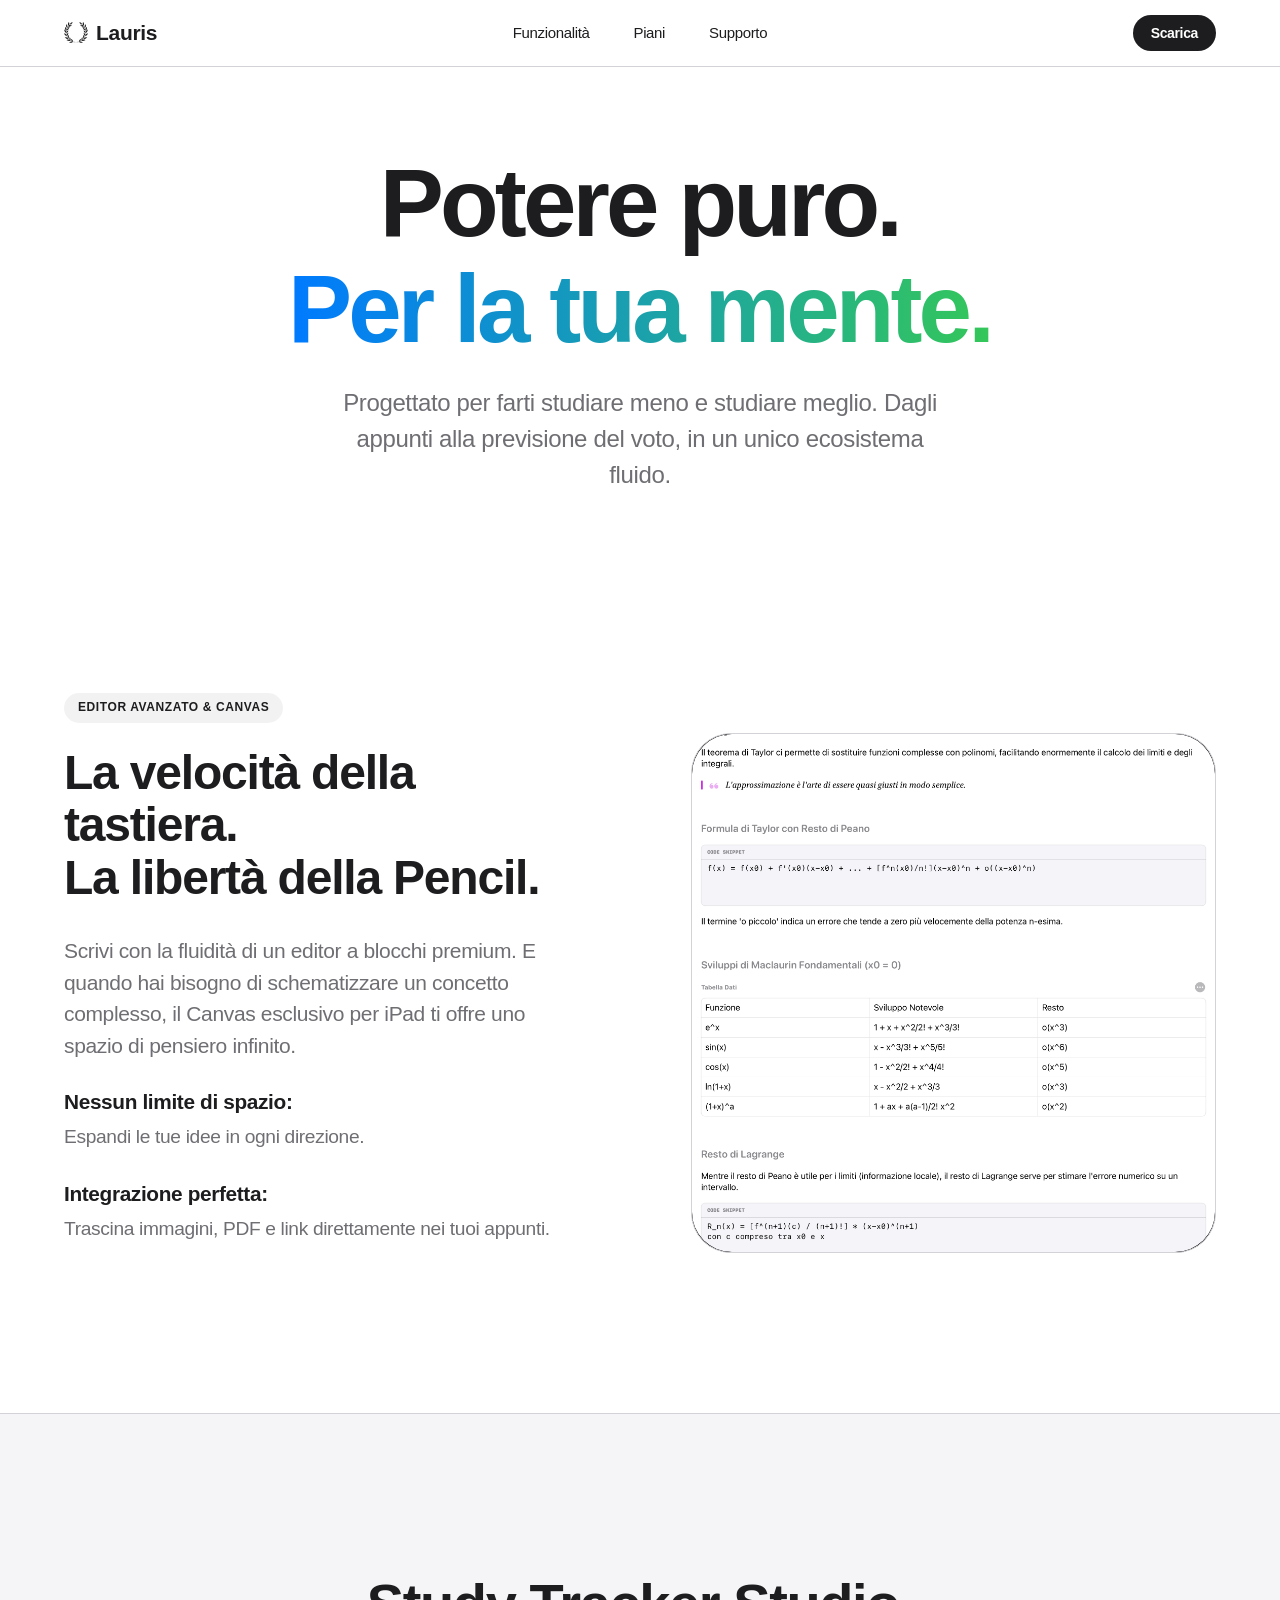
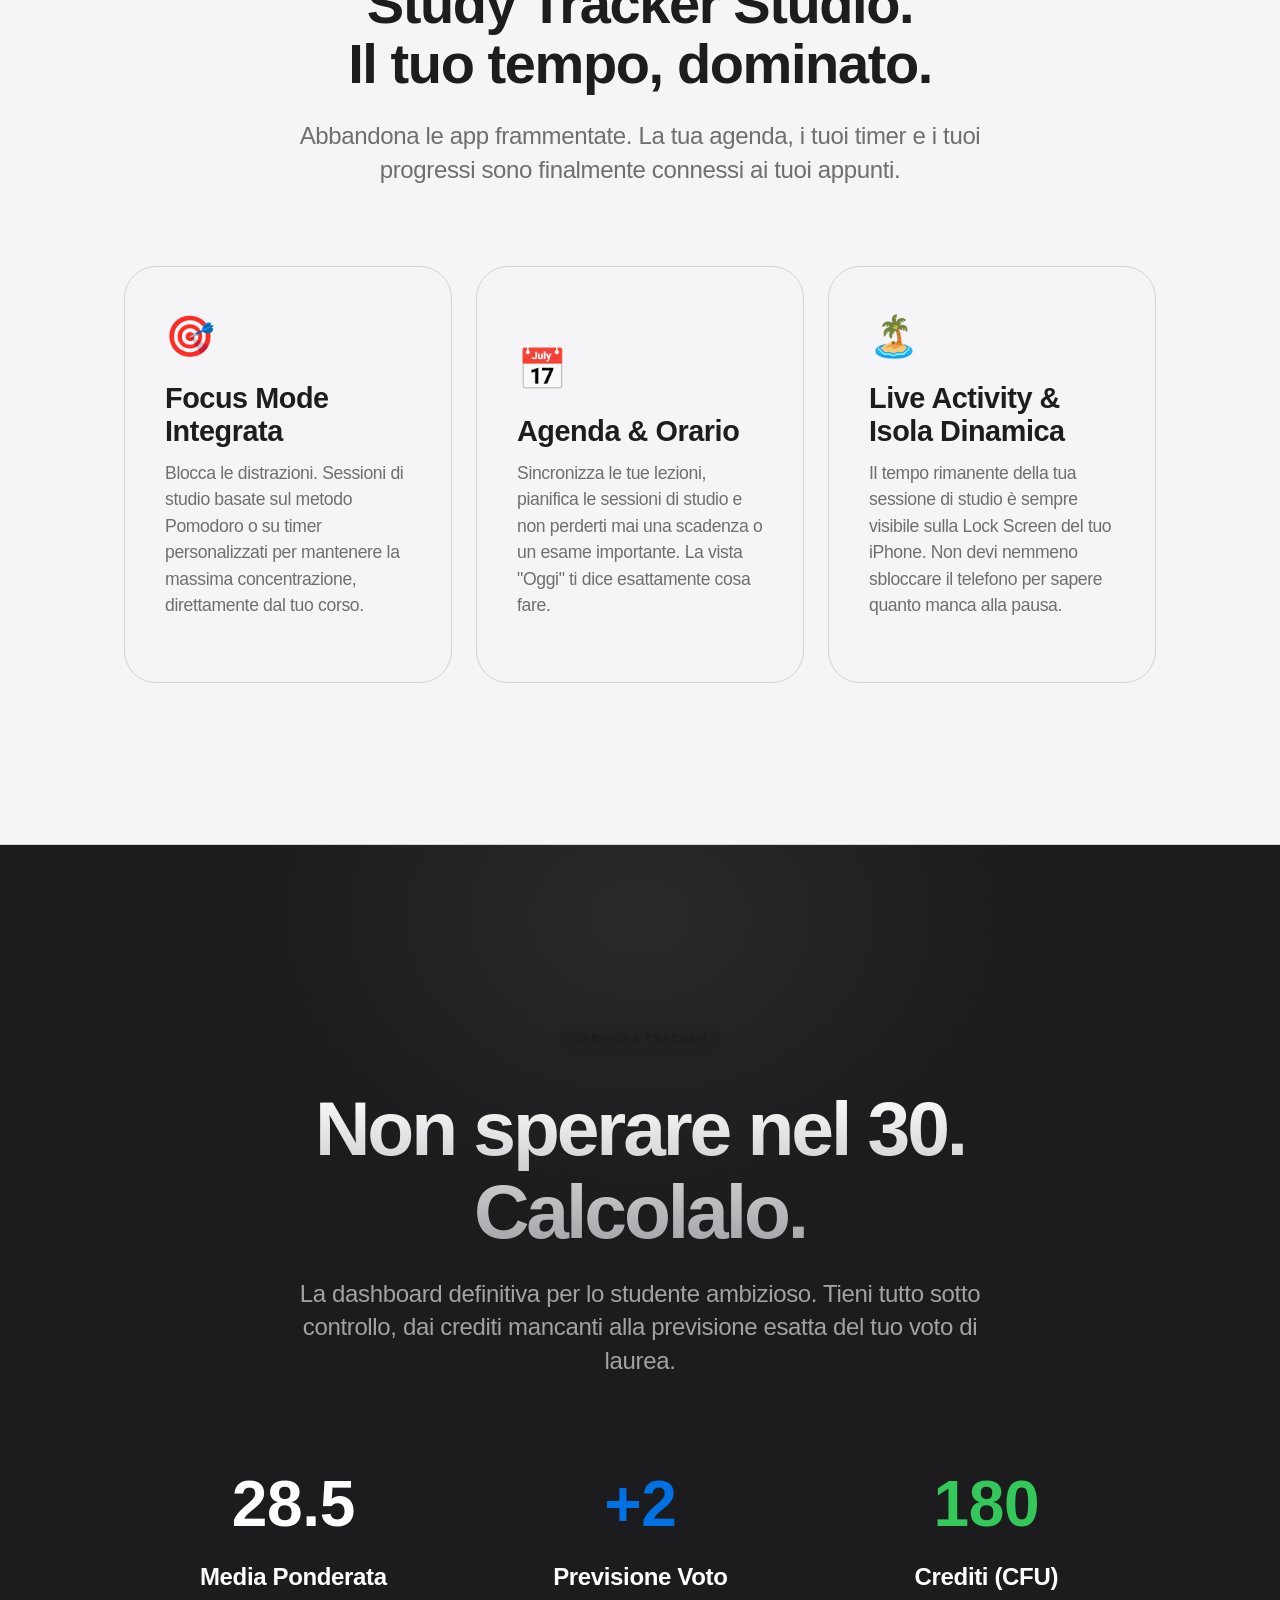
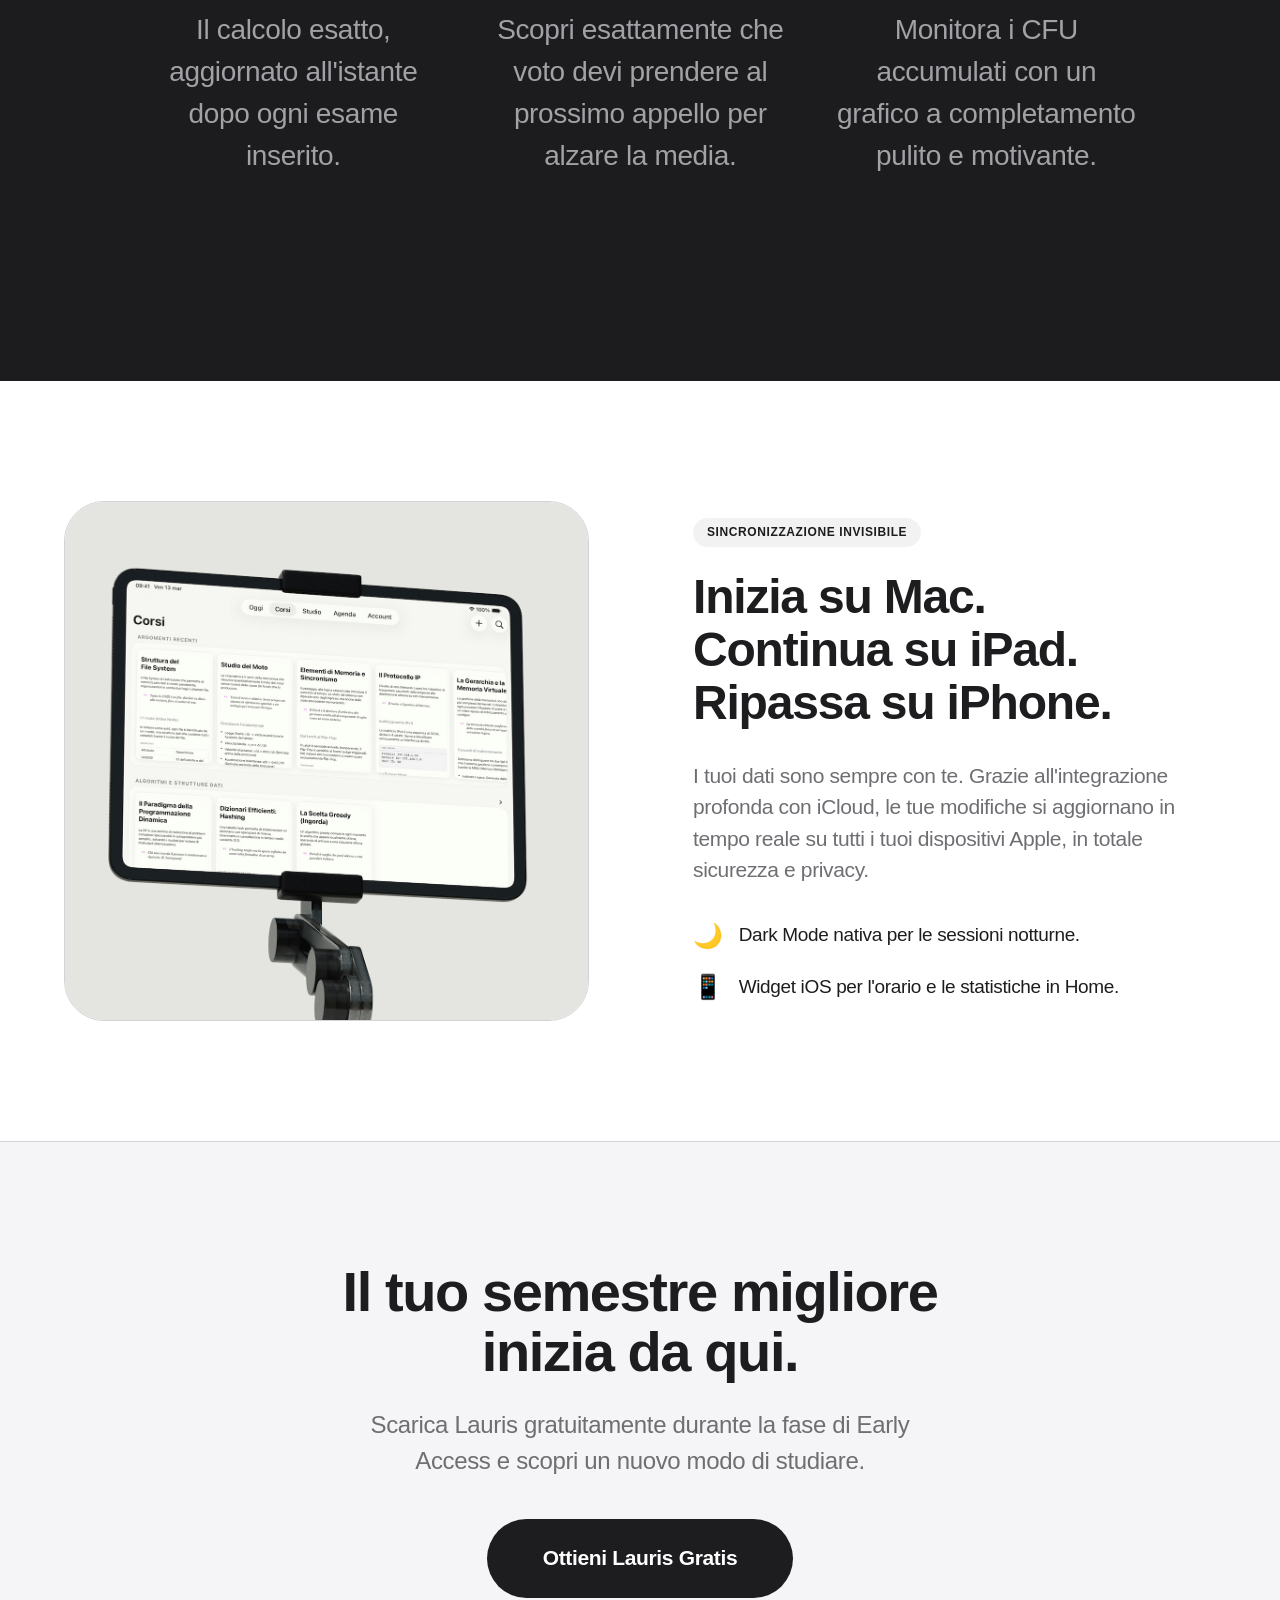
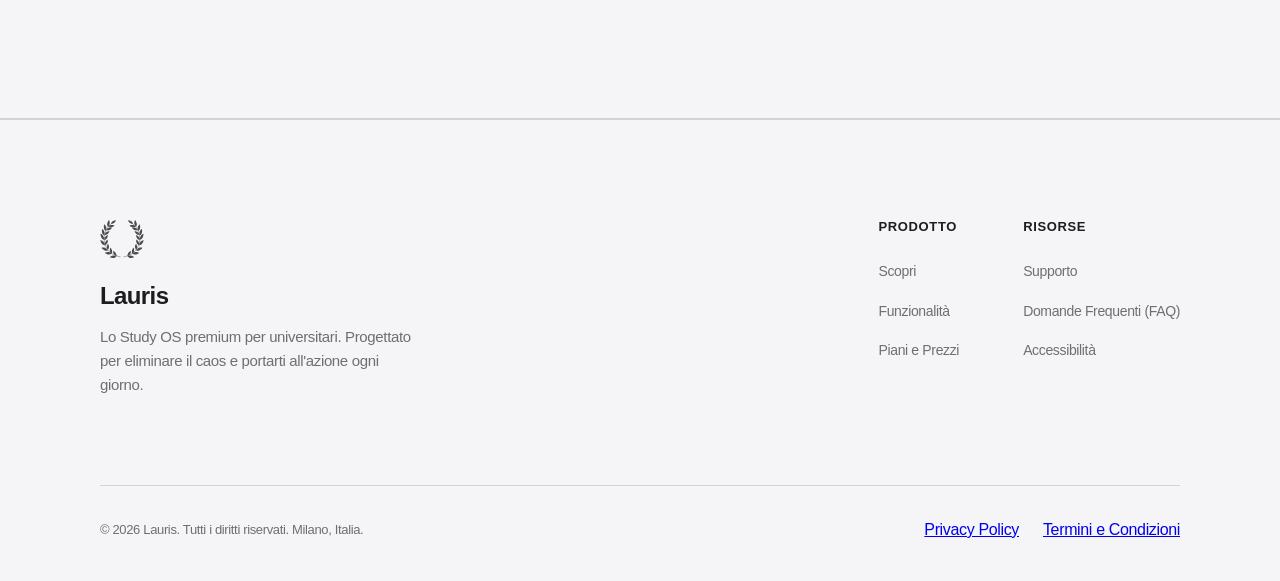
==== commit 09eb6397: "Update assets" ====
--- a/features.html
+++ b/features.html
@@ -18,11 +18,11 @@
                 <h1 class="hero-title reveal delay-1" style="font-size: clamp(3.5rem, 8vw, 6rem);">Potere puro.<br><span class="text-gradient">Per la tua mente.</span></h1>
                 <p class="hero-subtitle reveal delay-2" style="max-width: 600px; margin: 0 auto 40px; font-size: 24px;">Progettato per farti studiare meno e studiare meglio. Dagli appunti alla previsione del voto, in un unico ecosistema fluido.</p>
 
-                <div class="hero-image-wrapper reveal delay-3" style="margin-top: 80px; transform: perspective(1000px) rotateX(2deg);">
+                <!-- <div class="hero-image-wrapper reveal delay-3" style="margin-top: 80px; transform: perspective(1000px) rotateX(2deg);">
                     <div class="mockup-placeholder mockup-ipad" style="height: 600px; background: var(--always-dark-surface); border: none; box-shadow: 0 40px 100px rgba(0,0,0,0.2);">
                         <span style="color: white; font-size: 24px;">Grafica App iPad / Mac</span>
                     </div>
-                </div>
+                </div> -->
             </div>
         </header>
 
@@ -38,7 +38,7 @@
                     </ul>
                 </div>
                 <div class="split-visual" style="background: var(--always-dark-surface);">
-                    <img src="assets/screenshots/2.png" alt="Editor Appunti" loading="lazy" style="border-radius: 40px;">
+                    <img src="assets/screenshots/canva.png" alt="Editor Appunti" loading="lazy" style="border-radius: 40px;">
                 </div>
             </div>
         </section>
@@ -119,7 +119,7 @@
                     </div>
                 </div>
                 <div class="split-visual">
-                    <img src="assets/screenshots/4.png" alt="App su iPhone" loading="lazy">
+                    <img src="assets/screenshots/ipad.png" alt="App su iPhone" loading="lazy">
                 </div>
             </div>
         </section>
